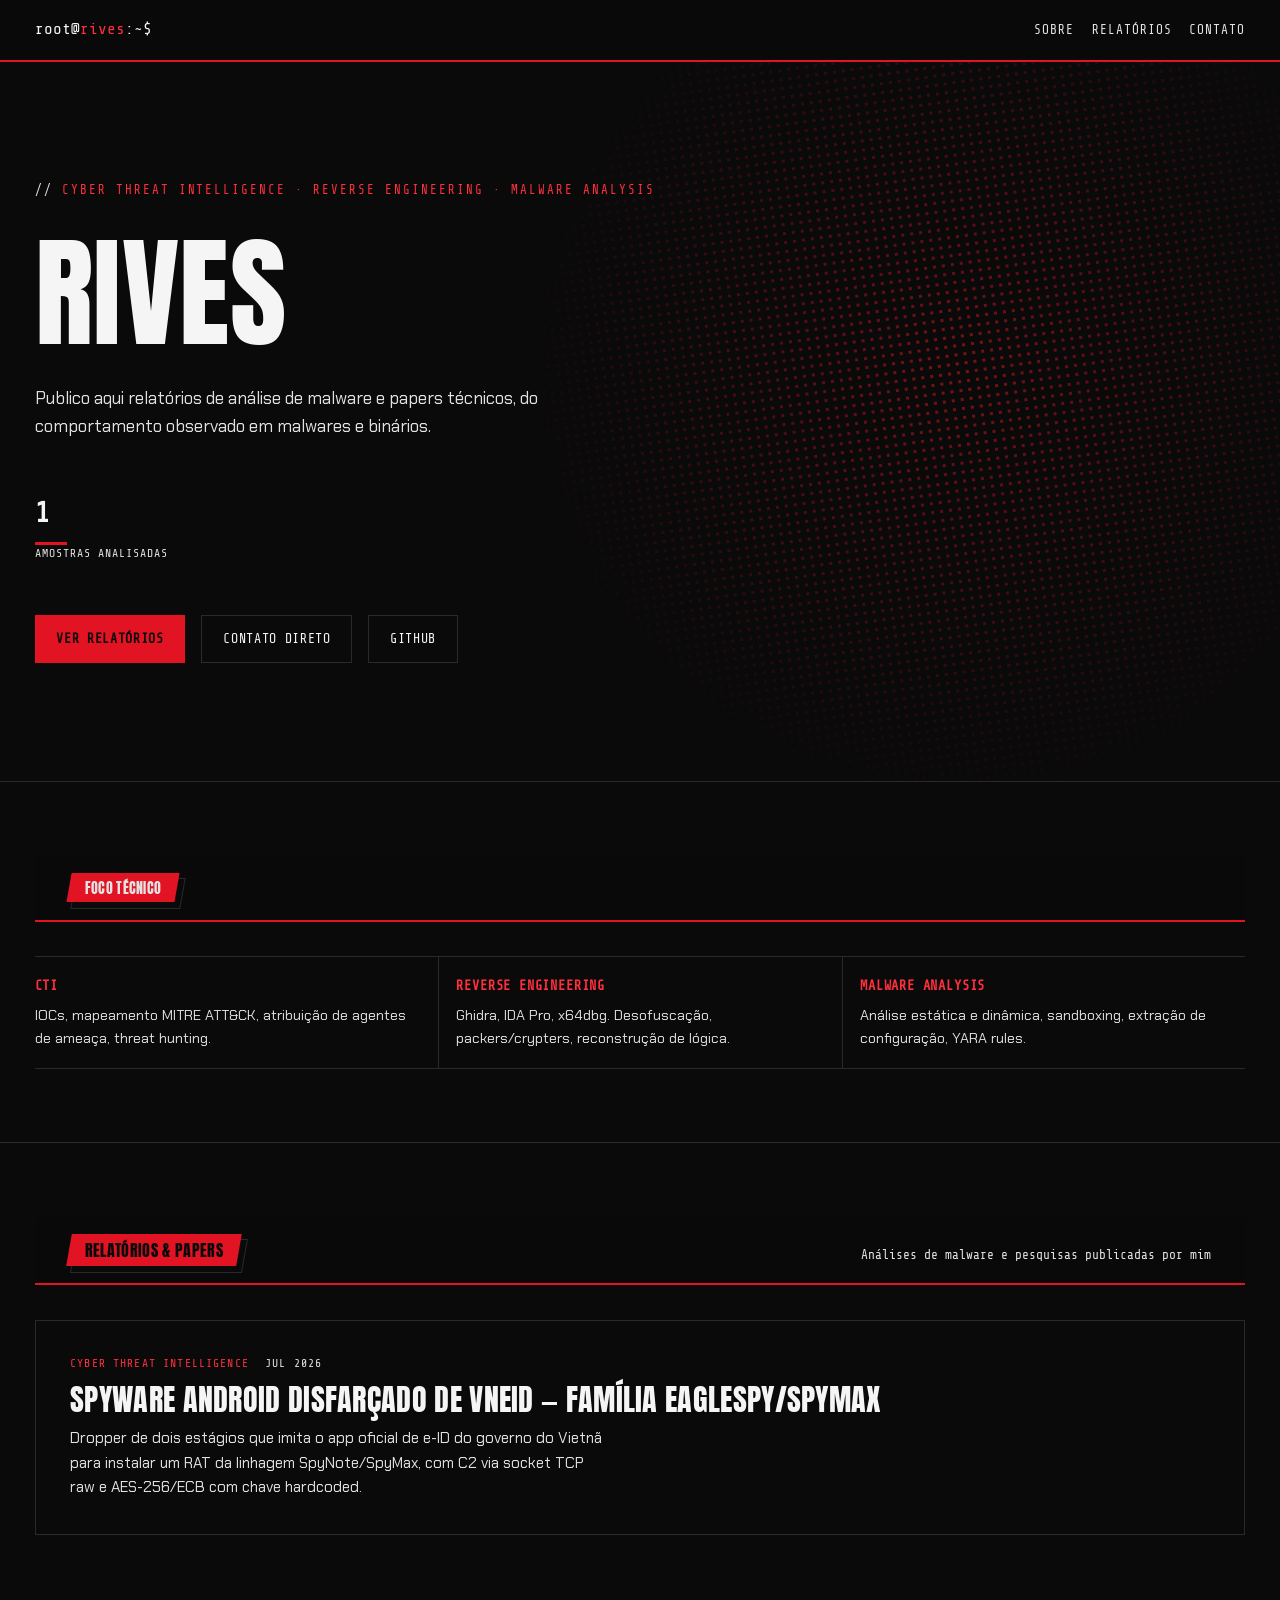
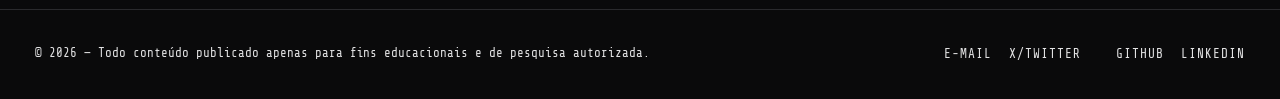
==== index.html @ d1d95dfe "Primeiro relatorio" ====
<!DOCTYPE html>
<html lang="pt-BR">
<head>
<meta charset="UTF-8">
<meta name="viewport" content="width=device-width, initial-scale=1.0">
<title>Augusto — CTI · Reverse Engineering · Malware Analysis · Pwning</title>
<meta name="description" content="Relatórios de análise de malware e papers técnicos: cyber threat intelligence, engenharia reversa e exploração de vulnerabilidades.">
<link rel="preconnect" href="https://fonts.googleapis.com">
<link rel="preconnect" href="https://fonts.gstatic.com" crossorigin>
<link href="https://fonts.googleapis.com/css2?family=Anton&family=Share+Tech+Mono&family=Chakra+Petch:wght@400;500;600;700&display=swap" rel="stylesheet">
<style>

/* ===== TOKENS — preto / cinza / vermelho ===== */
:root{
  --black:      #0a0a0b;
  --panel:      #131315;
  --line:       #2a2a2d;
  --white:      #f5f5f6;
  --white-dim:  #e2e2e3;
  --red:        #e21323;
  --red-bright: #ff2f3c;

  --display: "Anton", "Chakra Petch", sans-serif;
  --mono:    "Share Tech Mono", ui-monospace, monospace;
  --sans:    "Chakra Petch", system-ui, sans-serif;

  --fs-h1: clamp(3.2rem, 2rem + 7vw, 8.5rem);
  --fs-h2: clamp(1.7rem, 1.3rem + 1.8vw, 2.8rem);

  --space-s: clamp(0.75rem, 0.6rem + 0.6vw, 1.25rem);
  --space-m: clamp(1.5rem, 1.2rem + 1.2vw, 2.5rem);
  --space-l: clamp(3rem, 2.2rem + 3vw, 6rem);
}

*{ box-sizing:border-box; margin:0; padding:0; }
html{ color-scheme:dark; scroll-behavior:smooth; }
body{ background:var(--black); color:var(--white); font-family:var(--sans); line-height:1.6; overflow-x:hidden; }
a{ color:inherit; }
:focus-visible{ outline:2px solid var(--red-bright); outline-offset:3px; }
@media (prefers-reduced-motion: reduce){ *{ animation:none !important; transition:none !important; } }

/* faixa diagonal estilo "menu slash" — usada nos títulos de seção */
.slash{
  display:inline-block; background:var(--red); color:var(--black);
  font-family:var(--display); font-weight:400; text-transform:uppercase;
  letter-spacing:.02em; padding:.25rem 1rem .15rem;
  transform:skew(-10deg); box-shadow:6px 6px 0 var(--black), 6px 6px 0 1px var(--line);
}
.slash span{ display:inline-block; transform:skew(10deg); }

/* ===== HEADER / NAV ===== */
header{
  position:sticky; top:0; z-index:20;
  display:flex; flex-wrap:wrap; align-items:center; justify-content:space-between; gap:var(--space-s);
  padding:var(--space-s) var(--space-m);
  background:color-mix(in srgb, var(--black) 92%, transparent);
  backdrop-filter:blur(6px);
  border-bottom:2px solid var(--red);
}
header h1{ font-family:var(--mono); font-size:1rem; font-weight:400; color:var(--white); }
header h1 span{ color:var(--red-bright); }
nav ul{ display:flex; gap:var(--space-s); list-style:none; flex-wrap:wrap; font-family:var(--mono); font-size:.8rem; text-transform:uppercase; letter-spacing:.08em; }
nav a{ text-decoration:none; color:var(--white-dim); }
nav a:hover, nav a:focus-visible{ color:var(--red-bright); }

/* ===== HERO ===== */
#profile{
  position:relative; min-height:min(85vh, 720px);
  display:grid; align-content:center; gap:var(--space-m);
  padding:var(--space-l) var(--space-m);
  border-bottom:1px solid var(--line);
  overflow:hidden;
}
/* burst halftone decorativo, ancorado no canto — assinatura P5 */
#profile::before{
  content:""; position:absolute; top:-20%; right:-10%; width:70vw; height:70vw; max-width:900px; max-height:900px;
  background-image:radial-gradient(var(--red) 1.6px, transparent 1.8px);
  background-size:9px 9px;
  -webkit-mask-image:radial-gradient(circle, black 0%, transparent 70%);
          mask-image:radial-gradient(circle, black 0%, transparent 70%);
  opacity:.55; pointer-events:none; transform:rotate(-8deg);
}
#profile > *{ position:relative; z-index:1; }

.eyebrow{ font-family:var(--mono); font-size:.78rem; letter-spacing:.16em; text-transform:uppercase; color:var(--red-bright); }
.eyebrow::before{ content:"// "; color:var(--white-dim); }

#profile h2{
  font-family:var(--display); font-weight:400; text-transform:uppercase;
  font-size:var(--fs-h1); line-height:.95; letter-spacing:.005em; max-width:15ch; color:var(--white);
}
#profile h2 em{ font-style:normal; color:var(--black); background:var(--red); padding:0 .12em; }
#profile p.lede{ max-width:52ch; color:var(--white-dim); font-size:1.08rem; }

.stat-row{ display:flex; flex-wrap:wrap; gap:var(--space-m); font-family:var(--mono); margin-top:var(--space-s); }
.stat-row strong{ display:block; font-size:1.7rem; color:var(--white); }
.stat-row strong::after{ content:""; display:block; width:2rem; height:3px; background:var(--red); margin-top:.4rem; }
.stat-row span{ font-size:.72rem; color:var(--white-dim); text-transform:uppercase; letter-spacing:.09em; }

.cta-row{ display:flex; flex-wrap:wrap; gap:1rem; margin-top:var(--space-s); }
.cta-row a{
  font-family:var(--mono); font-size:.83rem; text-decoration:none; color:var(--white);
  padding:.75rem 1.3rem; border:1px solid var(--line); text-transform:uppercase; letter-spacing:.05em;
  transition:border-color .15s, color .15s, transform .15s;
}
.cta-row a.primary{ background:var(--red); color:var(--black); font-weight:700; border-color:var(--red); }
.cta-row a.primary:hover{ background:var(--red-bright); transform:skew(-4deg); }
.cta-row a:not(.primary):hover{ border-color:var(--red-bright); color:var(--red-bright); }

/* ===== SECTION SHELL ===== */
section{ padding:var(--space-l) var(--space-m); border-bottom:1px solid var(--line); }
.section-head{ margin-bottom:var(--space-m); }
.section-head h2{ font-size:var(--fs-h2); }
.section-head .count{ display:block; margin-top:.6rem; font-family:var(--mono); color:var(--white-dim); font-size:.8rem; }

/* ===== FOCO TÉCNICO — lista limpa, sem caixas ===== */
#skills ul{ list-style:none; display:flex; flex-wrap:wrap; gap:0; border-top:1px solid var(--line); }
#skills li{
  flex:1 1 220px; padding:var(--space-s) var(--space-s) var(--space-s) 0;
  border-bottom:1px solid var(--line);
}
#skills li + li{ border-left:1px solid var(--line); padding-left:var(--space-s); }
#skills h3{ font-family:var(--mono); font-size:.85rem; color:var(--red-bright); text-transform:uppercase; letter-spacing:.06em; margin-bottom:.5rem; }
#skills p{ color:var(--white-dim); font-size:.9rem; }

/* ===== RELATÓRIOS & PAPERS ===== */
#reports ul{ list-style:none; display:grid; gap:1px; background:var(--line); border:1px solid var(--line); margin-top:var(--space-m); }
#reports li{ background:var(--black); }
#reports article{
  display:grid; gap:.6rem; padding:var(--space-m); text-decoration:none; color:inherit;
  transition:background .15s;
}
#reports a{ text-decoration:none; color:inherit; display:block; }
#reports a:hover article, #reports a:focus-visible article{ background:var(--panel); }
#reports a:hover .report-title, #reports a:focus-visible .report-title{ color:var(--red-bright); }

.report-kicker{
  font-family:var(--mono); font-size:.72rem; text-transform:uppercase; letter-spacing:.1em; color:var(--white-dim);
  display:flex; gap:1rem; flex-wrap:wrap;
}
.report-kicker .type{ color:var(--red-bright); }
.report-title{
  font-family:var(--display); font-weight:400; text-transform:uppercase; letter-spacing:.01em;
  font-size:clamp(1.3rem, 1.1rem + 1vw, 1.9rem); color:var(--white); line-height:1.1;
  transition:color .15s;
}
.report-summary{ color:var(--white-dim); font-size:.95rem; max-width:60ch; }

/* estado vazio */
.empty-state{
  margin-top:var(--space-m); padding:var(--space-m); border:1px dashed var(--line);
  font-family:var(--mono); font-size:.9rem; color:var(--white-dim); text-align:center;
}
.empty-state strong{ color:var(--red-bright); }

/* ===== FOOTER ===== */
footer{
  padding:var(--space-m); display:flex; flex-wrap:wrap; justify-content:space-between; gap:var(--space-s);
  font-family:var(--mono); font-size:.78rem; color:var(--white-dim);
}
footer nav ul{ display:flex; gap:var(--space-s); list-style:none; }
footer a{ text-decoration:none; color:var(--white-dim); }
footer a:hover{ color:var(--red-bright); }

</style>
</head>
<body>

<header>
  <h1>root@<span>rives</span>:~$</h1>
  <nav aria-label="Navegação principal">
    <ul>
      <li><a href="#profile">Sobre</a></li>
      <li><a href="#reports">Relatórios</a></li>
      <li><a href="#contact">Contato</a></li>
    </ul>
  </nav>
</header>

<main>

  <section id="profile" aria-label="Apresentação">
    <p class="eyebrow">Cyber Threat Intelligence · Reverse Engineering · Malware Analysis</p>
    <h2>RIVES</h2>
    <p class="lede">Publico aqui relatórios de análise de malware e papers técnicos, do comportamento observado em malwares e binários.</p>

    <p class="stat-row">
      <span><strong>1</strong><span>Amostras analisadas</span></span>
    </p>

    <p class="cta-row">
      <a class="primary" href="#reports">Ver relatórios</a>
      <a href="mailto:augustocybersec@gmail.com">Contato direto</a>
      <a href="https://github.com/rives" target="_blank" rel="noopener">GitHub</a>
    </p>
  </section>

  <section id="skills" aria-labelledby="skills-h">
    <header class="section-head">
      <p class="slash"><span>Foco técnico</span></p>
    </header>
    <ul>
      <li>
        <h3>CTI</h3>
        <p>IOCs, mapeamento MITRE ATT&CK, atribuição de agentes de ameaça, threat hunting.</p>
      </li>
      <li>
        <h3>Reverse Engineering</h3>
        <p>Ghidra, IDA Pro, x64dbg. Desofuscação, packers/crypters, reconstrução de lógica.</p>
      </li>
      <li>
        <h3>Malware Analysis</h3>
        <p>Análise estática e dinâmica, sandboxing, extração de configuração, YARA rules.</p>
      </li>
    </ul>
  </section>

  <section id="reports" aria-labelledby="reports-h">
    <header class="section-head">
      <p class="slash"><span id="reports-h">Relatórios &amp; Papers</span></p>
      <span class="count">Análises de malware e pesquisas publicadas por mim</span>
    </header>

    <!--
      COMO ADICIONAR UM RELATÓRIO NOVO:
      1. Duplique writeups/template.html e escreva o conteúdo real.
      2. Adicione um <li> aqui dentro de <ul>, seguindo o modelo abaixo:

      <li>
        <a href="writeups/nome-do-arquivo.html">
          <article>
            <p class="report-kicker">
              <span class="type">Malware Analysis</span>
              <time datetime="2026-07">Jul 2026</time>
            </p>
            <p class="report-title">Nome do relatório / família da amostra</p>
            <p class="report-summary">Resumo de uma linha sobre o achado principal.</p>
          </article>
        </a>
      </li>

      Remova o .empty-state abaixo assim que tiver pelo menos um relatório real.
    -->
    <ul>
  <li>
    <a href="writeups/eaglespy-vneid-android-spyware.html">
      <article>
        <p class="report-kicker">
          <span class="type">Cyber Threat Intelligence</span>
          <time datetime="2026-07">Jul 2026</time>
        </p>
        <p class="report-title">Spyware Android disfarçado de VNeID — Família EagleSpy/SpyMax</p>
        <p class="report-summary">Dropper de dois estágios que imita o app oficial de e-ID do governo do Vietnã para instalar um RAT da linhagem SpyNote/SpyMax, com C2 via socket TCP raw e AES-256/ECB com chave hardcoded.</p>
      </article>
    </a>
  </li>
</ul>

</main>

<footer id="contact">
  <p>© 2026 — Todo conteúdo publicado apenas para fins educacionais e de pesquisa autorizada.</p>
  <nav aria-label="Redes">
    <ul>
      <li><a href="mailto:augustocybersec@gmail.com">e-mail</a></li>
      <li><a href="https://x.com/Riveszxx" target="_blank" rel="noopener">X/Twitter</a<></li>
      <li><a href="https://github.com/rives" target="_blank" rel="noopener">github</a></li>
      <li><a href="https://www.linkedin.com/in/augustobarr0s/" target="_blank" rel="noopener">linkedin</a></li>
    </ul>
  </nav>
</footer>

</body>
</html>
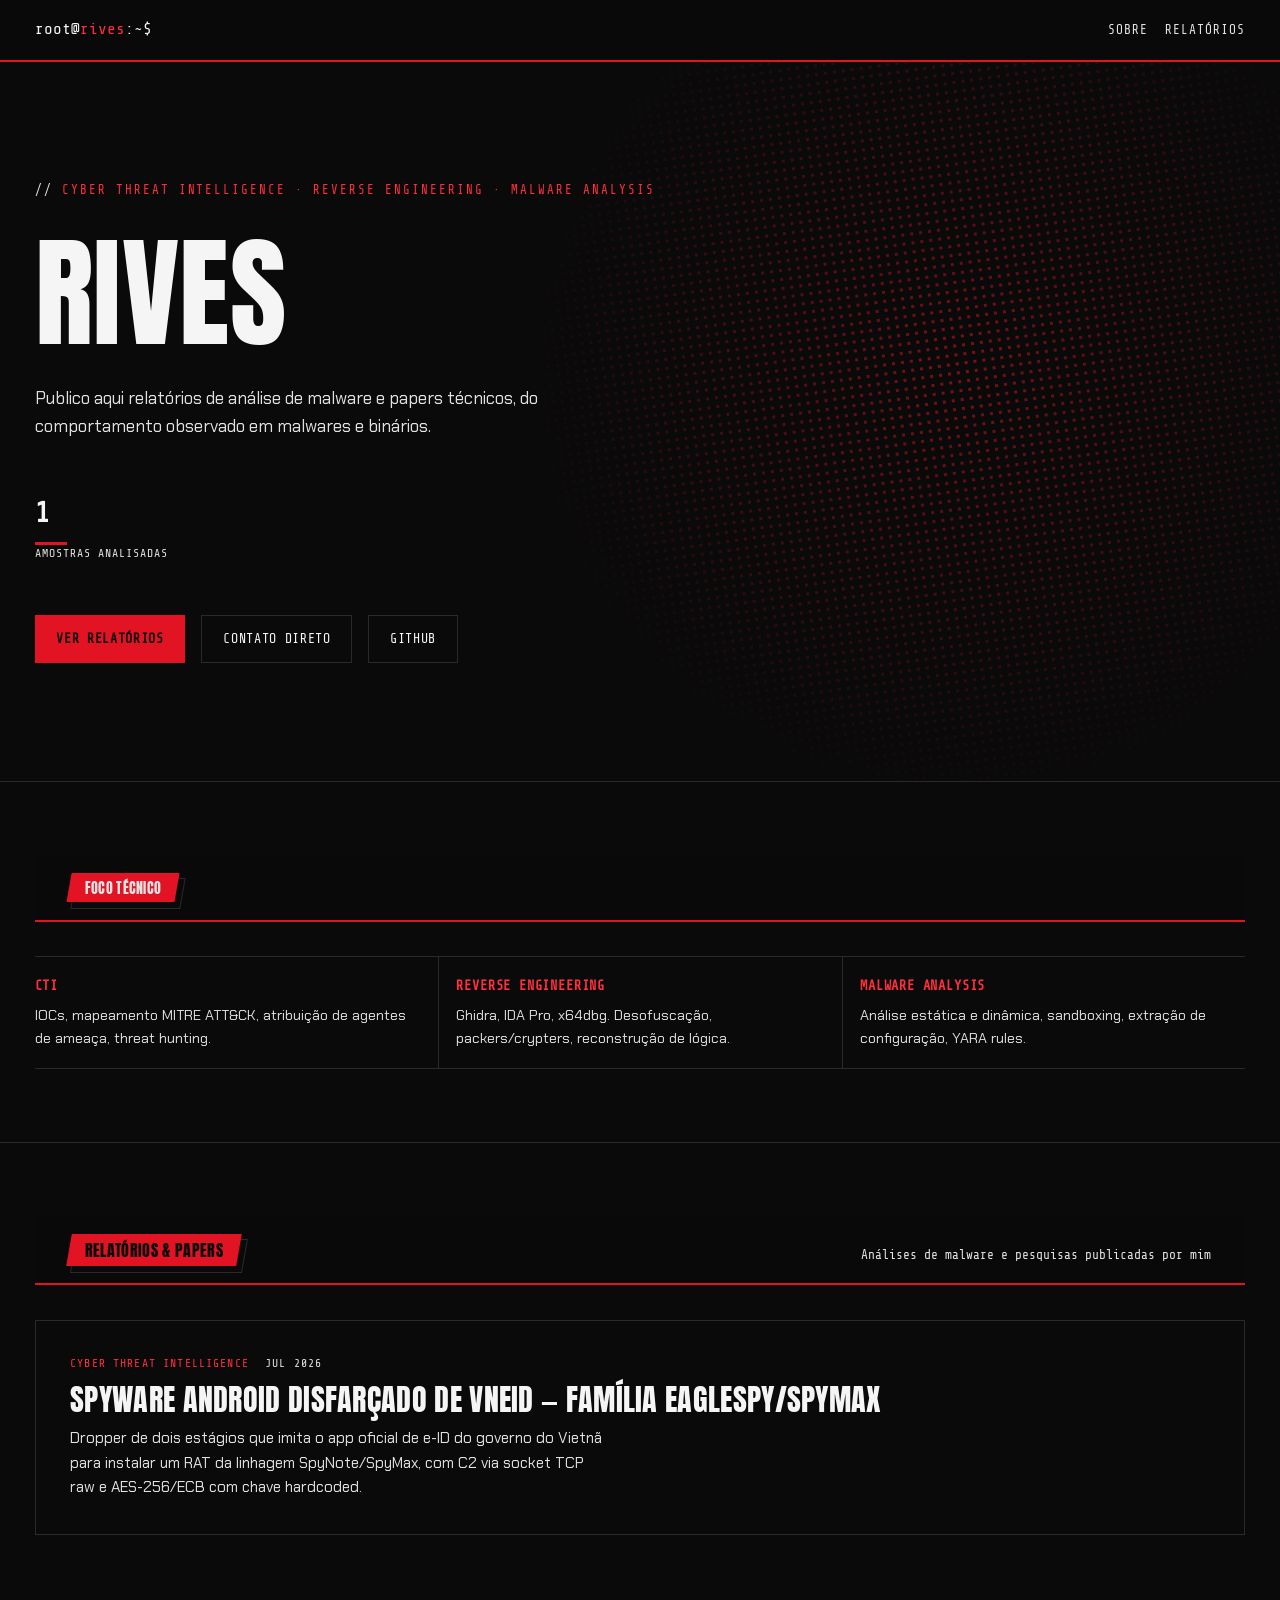
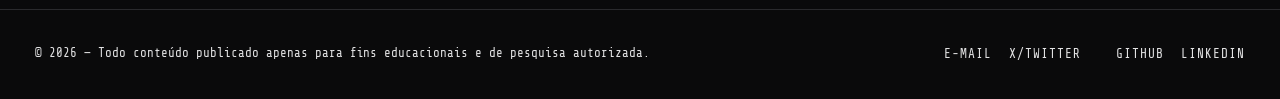
==== commit d698058b: "Arrumando os contatos" ====
--- a/index.html
+++ b/index.html
@@ -172,7 +172,6 @@
     <ul>
       <li><a href="#profile">Sobre</a></li>
       <li><a href="#reports">Relatórios</a></li>
-      <li><a href="#contact">Contato</a></li>
     </ul>
   </nav>
 </header>
@@ -191,7 +190,7 @@
     <p class="cta-row">
       <a class="primary" href="#reports">Ver relatórios</a>
       <a href="mailto:augustocybersec@gmail.com">Contato direto</a>
-      <a href="https://github.com/rives" target="_blank" rel="noopener">GitHub</a>
+      <a href="https://github.com/Rivesz" target="_blank" rel="noopener">GitHub</a>
     </p>
   </section>
 
@@ -264,7 +263,7 @@
     <ul>
       <li><a href="mailto:augustocybersec@gmail.com">e-mail</a></li>
       <li><a href="https://x.com/Riveszxx" target="_blank" rel="noopener">X/Twitter</a<></li>
-      <li><a href="https://github.com/rives" target="_blank" rel="noopener">github</a></li>
+      <li><a href="https://github.com/Rivesz" target="_blank" rel="noopener">github</a></li>
       <li><a href="https://www.linkedin.com/in/augustobarr0s/" target="_blank" rel="noopener">linkedin</a></li>
     </ul>
   </nav>
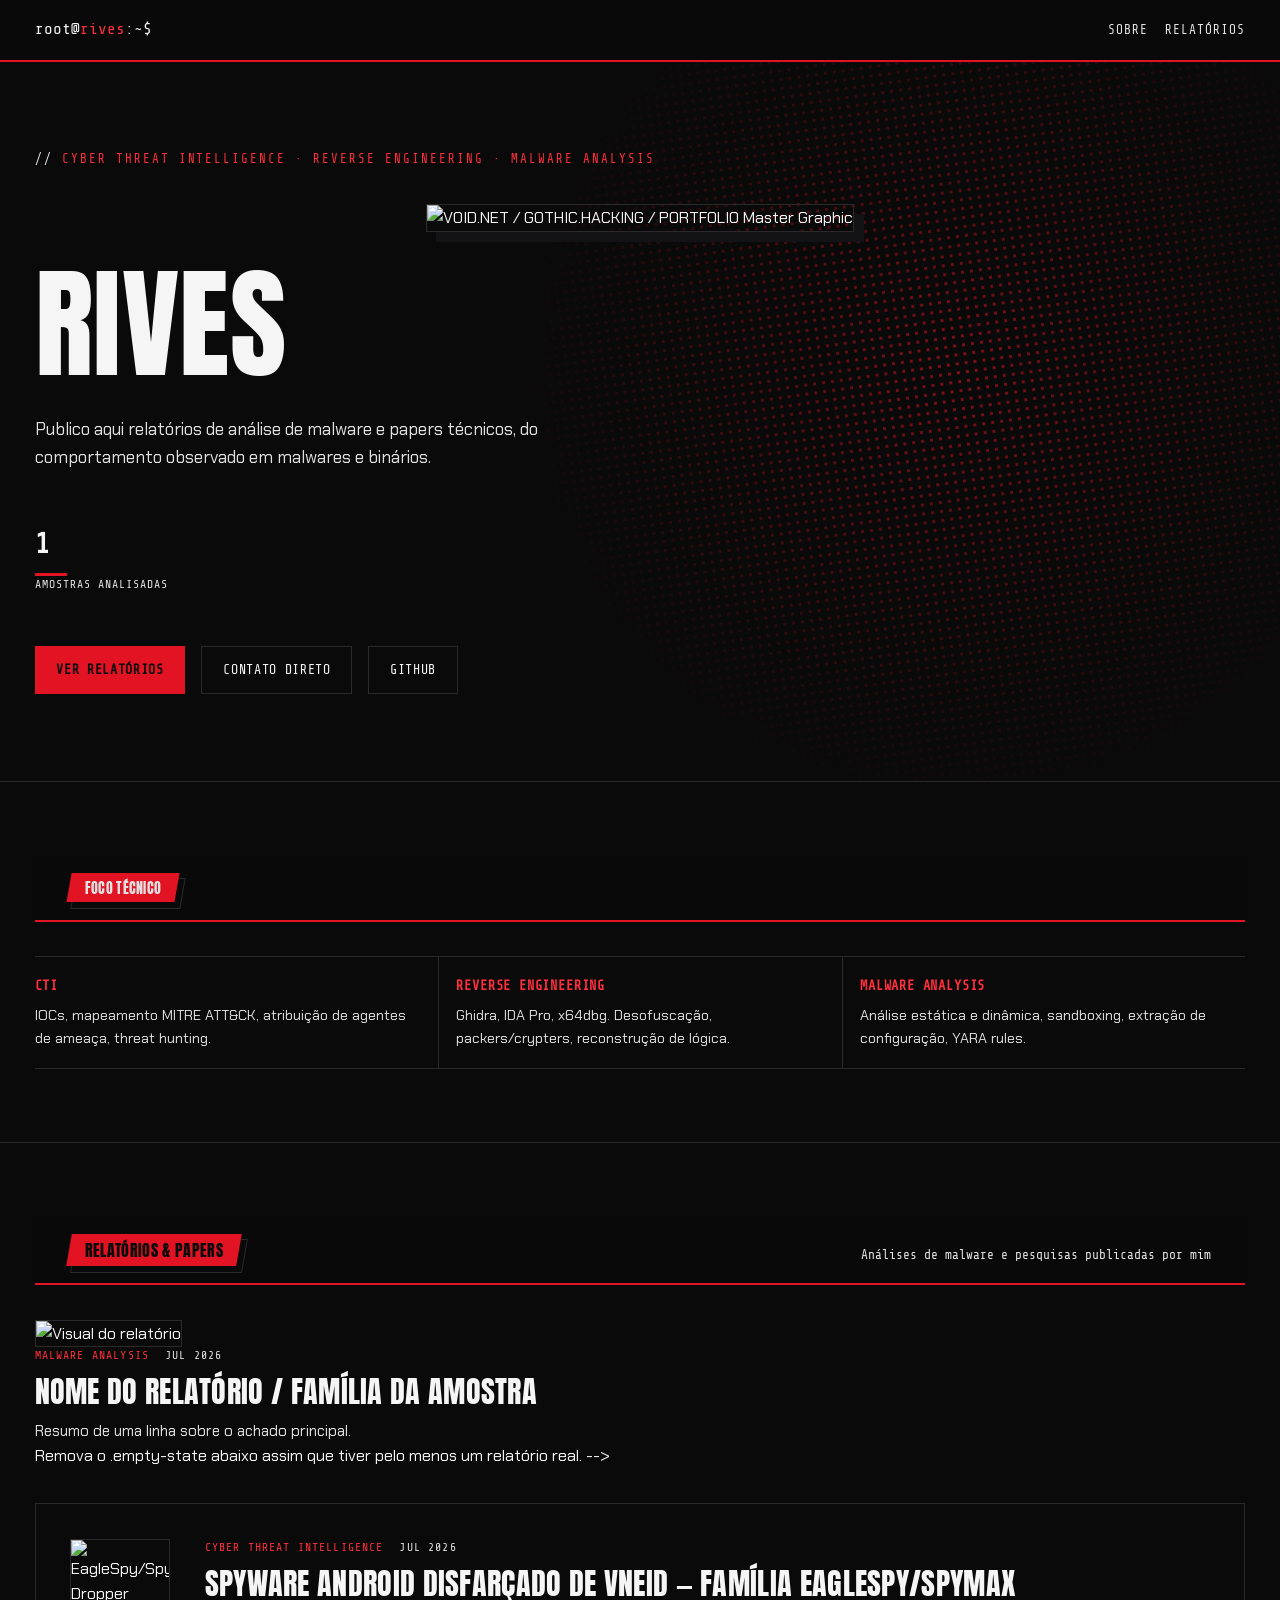
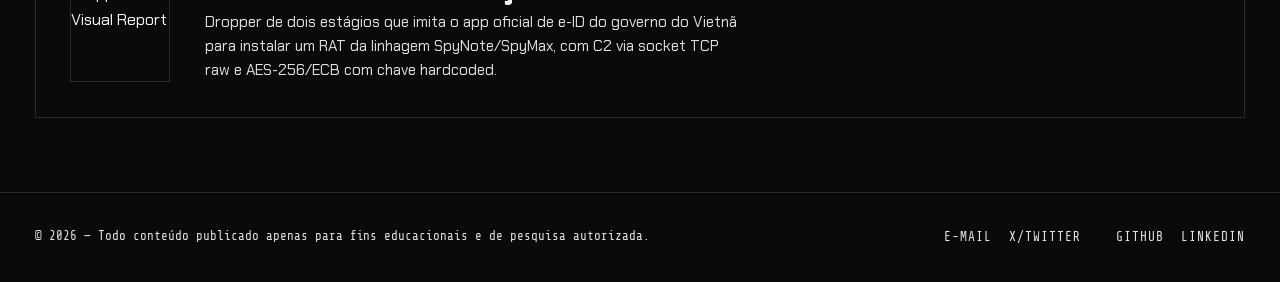
==== commit 06d95b77: "Arrumando o visual" ====
--- a/index.html
+++ b/index.html
@@ -54,7 +54,7 @@
   display:flex; flex-wrap:wrap; align-items:center; justify-content:space-between; gap:var(--space-s);
   padding:var(--space-s) var(--space-m);
   background:color-mix(in srgb, var(--black) 92%, transparent);
-  backdrop-filter:blur(6px);
+  backdrop-filter:blur(66px);
   border-bottom:2px solid var(--red);
 }
 header h1{ font-family:var(--mono); font-size:1rem; font-weight:400; color:var(--white); }
@@ -66,11 +66,12 @@
 /* ===== HERO ===== */
 #profile{
   position:relative; min-height:min(85vh, 720px);
-  display:grid; align-content:center; gap:var(--space-m);
+  display:grid; grid-template-columns: 1fr; align-content:center; gap:var(--space-m);
   padding:var(--space-l) var(--space-m);
   border-bottom:1px solid var(--line);
   overflow:hidden;
 }
+
 /* burst halftone decorativo, ancorado no canto — assinatura P5 */
 #profile::before{
   content:""; position:absolute; top:-20%; right:-10%; width:70vw; height:70vw; max-width:900px; max-height:900px;
@@ -80,6 +81,17 @@
           mask-image:radial-gradient(circle, black 0%, transparent 70%);
   opacity:.55; pointer-events:none; transform:rotate(-8deg);
 }
+
+/* Estilo para a imagem de identidade visual do portfólio (master graphic) */
+.portfolio-identity-image {
+  max-width: 100%;
+  height: auto;
+  margin: 0 auto;
+  display: block;
+  border: 1px solid var(--line);
+  box-shadow: 10px 10px 0 var(--panel);
+}
+
 #profile > *{ position:relative; z-index:1; }
 
 .eyebrow{ font-family:var(--mono); font-size:.78rem; letter-spacing:.16em; text-transform:uppercase; color:var(--red-bright); }
@@ -126,13 +138,25 @@
 /* ===== RELATÓRIOS & PAPERS ===== */
 #reports ul{ list-style:none; display:grid; gap:1px; background:var(--line); border:1px solid var(--line); margin-top:var(--space-m); }
 #reports li{ background:var(--black); }
+
+/* Grid para exibir a imagem do relatório e o texto lado a lado */
 #reports article{
-  display:grid; gap:.6rem; padding:var(--space-m); text-decoration:none; color:inherit;
+  display:grid; grid-template-columns: 100px 1fr; gap:var(--space-m); padding:var(--space-m); text-decoration:none; color:inherit;
   transition:background .15s;
 }
 #reports a{ text-decoration:none; color:inherit; display:block; }
 #reports a:hover article, #reports a:focus-visible article{ background:var(--panel); }
 #reports a:hover .report-title, #reports a:focus-visible .report-title{ color:var(--red-bright); }
+
+/* Estilo para a imagem embutida na listagem do relatório */
+.report-visual {
+  width: 100%;
+  height: auto;
+  border: 1px solid var(--line);
+}
+
+/* Ajuste para o texto do relatório não transbordar */
+.report-text-listing { display: grid; gap:.6rem; min-width: 0; }
 
 .report-kicker{
   font-family:var(--mono); font-size:.72rem; text-transform:uppercase; letter-spacing:.1em; color:var(--white-dim);
@@ -180,6 +204,10 @@
 
   <section id="profile" aria-label="Apresentação">
     <p class="eyebrow">Cyber Threat Intelligence · Reverse Engineering · Malware Analysis</p>
+    
+    <!-- IMAGEM DE IDENTIDADE DO PORTFÓLIO: Mostrando a arte mestre gerada para definir a identidade VOID.NET/GOTHIC.HACKING -->
+    <img src="https://image.noelshack.com/fichiers/2026/30/1/1721671568-image-4.png" alt="VOID.NET / GOTHIC.HACKING / PORTFOLIO Master Graphic" class="portfolio-identity-image">
+    
     <h2>RIVES</h2>
     <p class="lede">Publico aqui relatórios de análise de malware e papers técnicos, do comportamento observado em malwares e binários.</p>
 
@@ -228,12 +256,16 @@
       <li>
         <a href="writeups/nome-do-arquivo.html">
           <article>
-            <p class="report-kicker">
-              <span class="type">Malware Analysis</span>
-              <time datetime="2026-07">Jul 2026</time>
-            </p>
-            <p class="report-title">Nome do relatório / família da amostra</p>
-            <p class="report-summary">Resumo de uma linha sobre o achado principal.</p>
+            <!-- Adicione uma imagem embutida para cada relatório -->
+            <img src="caminho/para/imagem/personalizada/do/relatorio.png" alt="Visual do relatório" class="report-visual">
+            <div class="report-text-listing">
+              <p class="report-kicker">
+                <span class="type">Malware Analysis</span>
+                <time datetime="2026-07">Jul 2026</time>
+              </p>
+              <p class="report-title">Nome do relatório / família da amostra</p>
+              <p class="report-summary">Resumo de uma linha sobre o achado principal.</p>
+            </div>
           </article>
         </a>
       </li>
@@ -244,12 +276,18 @@
   <li>
     <a href="writeups/eaglespy-vneid-android-spyware.html">
       <article>
-        <p class="report-kicker">
-          <span class="type">Cyber Threat Intelligence</span>
-          <time datetime="2026-07">Jul 2026</time>
-        </p>
-        <p class="report-title">Spyware Android disfarçado de VNeID — Família EagleSpy/SpyMax</p>
-        <p class="report-summary">Dropper de dois estágios que imita o app oficial de e-ID do governo do Vietnã para instalar um RAT da linhagem SpyNote/SpyMax, com C2 via socket TCP raw e AES-256/ECB com chave hardcoded.</p>
+        
+        <!-- IMAGEM DO RELATÓRIO: Mostrando a arte personalizada gerada especificamente para este relatório (EagleSpy/VNeID). -->
+        <img src="https://image.noelshack.com/fichiers/2026/30/1/1721671568-image-8.png" alt="EagleSpy/SpyMax Dropper Visual Report" class="report-visual">
+        
+        <div class="report-text-listing">
+          <p class="report-kicker">
+            <span class="type">Cyber Threat Intelligence</span>
+            <time datetime="2026-07">Jul 2026</time>
+          </p>
+          <p class="report-title">Spyware Android disfarçado de VNeID — Família EagleSpy/SpyMax</p>
+          <p class="report-summary">Dropper de dois estágios que imita o app oficial de e-ID do governo do Vietnã para instalar um RAT da linhagem SpyNote/SpyMax, com C2 via socket TCP raw e AES-256/ECB com chave hardcoded.</p>
+        </div>
       </article>
     </a>
   </li>
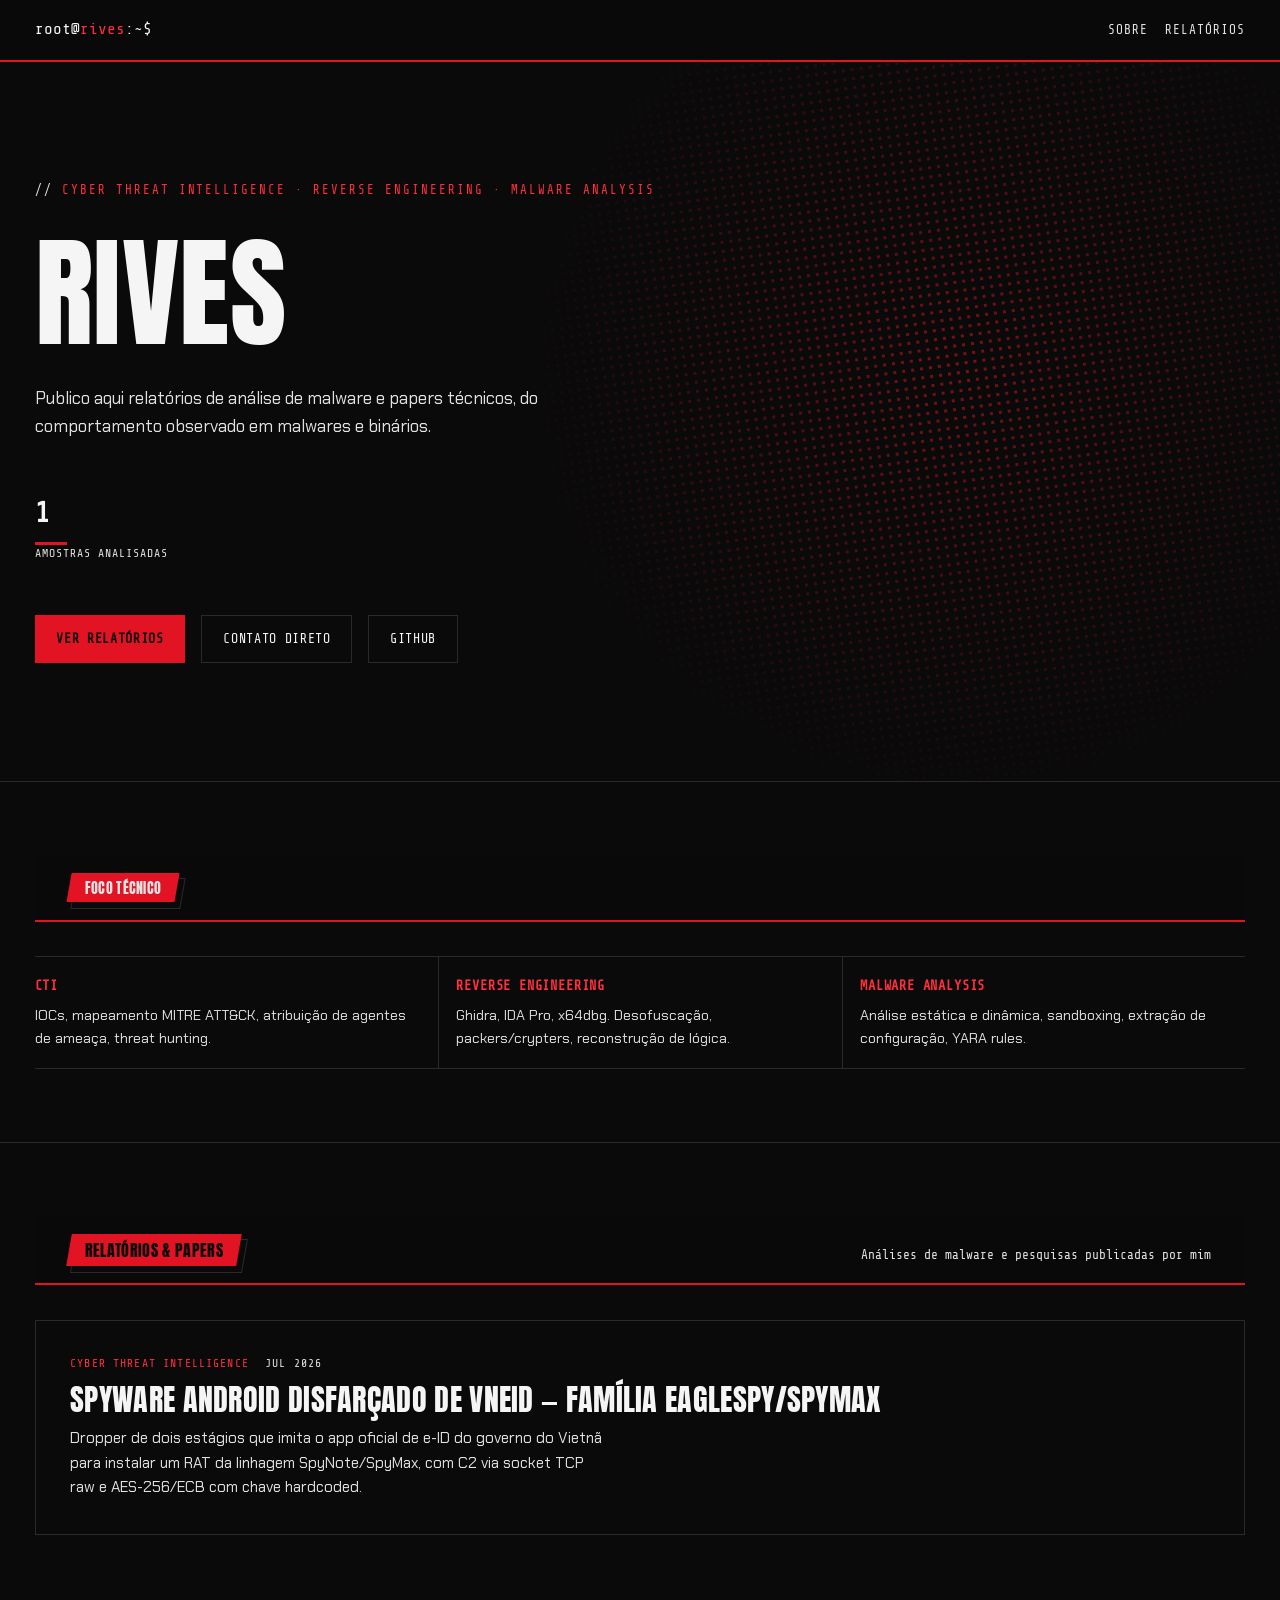
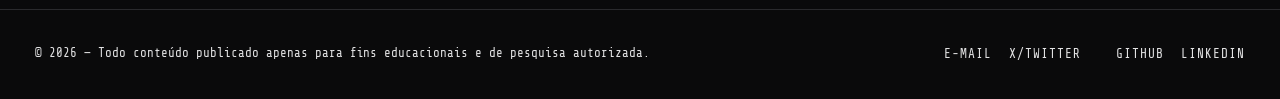
==== commit 614aced1: "Arrumando o visual" ====
--- a/index.html
+++ b/index.html
@@ -1,311 +1,513 @@
 <!DOCTYPE html>
+
 <html lang="pt-BR">
+
 <head>
+
 <meta charset="UTF-8">
+
 <meta name="viewport" content="width=device-width, initial-scale=1.0">
+
 <title>Augusto — CTI · Reverse Engineering · Malware Analysis · Pwning</title>
+
 <meta name="description" content="Relatórios de análise de malware e papers técnicos: cyber threat intelligence, engenharia reversa e exploração de vulnerabilidades.">
+
 <link rel="preconnect" href="https://fonts.googleapis.com">
+
 <link rel="preconnect" href="https://fonts.gstatic.com" crossorigin>
+
 <link href="https://fonts.googleapis.com/css2?family=Anton&family=Share+Tech+Mono&family=Chakra+Petch:wght@400;500;600;700&display=swap" rel="stylesheet">
+
 <style>
 
+
 /* ===== TOKENS — preto / cinza / vermelho ===== */
+
 :root{
+
   --black:      #0a0a0b;
+
   --panel:      #131315;
+
   --line:       #2a2a2d;
+
   --white:      #f5f5f6;
+
   --white-dim:  #e2e2e3;
+
   --red:        #e21323;
+
   --red-bright: #ff2f3c;
 
+
   --display: "Anton", "Chakra Petch", sans-serif;
+
   --mono:    "Share Tech Mono", ui-monospace, monospace;
+
   --sans:    "Chakra Petch", system-ui, sans-serif;
 
+
   --fs-h1: clamp(3.2rem, 2rem + 7vw, 8.5rem);
+
   --fs-h2: clamp(1.7rem, 1.3rem + 1.8vw, 2.8rem);
 
+
   --space-s: clamp(0.75rem, 0.6rem + 0.6vw, 1.25rem);
+
   --space-m: clamp(1.5rem, 1.2rem + 1.2vw, 2.5rem);
+
   --space-l: clamp(3rem, 2.2rem + 3vw, 6rem);
-}
+
+}
+
 
 *{ box-sizing:border-box; margin:0; padding:0; }
+
 html{ color-scheme:dark; scroll-behavior:smooth; }
+
 body{ background:var(--black); color:var(--white); font-family:var(--sans); line-height:1.6; overflow-x:hidden; }
+
 a{ color:inherit; }
+
 :focus-visible{ outline:2px solid var(--red-bright); outline-offset:3px; }
+
 @media (prefers-reduced-motion: reduce){ *{ animation:none !important; transition:none !important; } }
 
+
 /* faixa diagonal estilo "menu slash" — usada nos títulos de seção */
+
 .slash{
+
   display:inline-block; background:var(--red); color:var(--black);
+
   font-family:var(--display); font-weight:400; text-transform:uppercase;
+
   letter-spacing:.02em; padding:.25rem 1rem .15rem;
+
   transform:skew(-10deg); box-shadow:6px 6px 0 var(--black), 6px 6px 0 1px var(--line);
-}
+
+}
+
 .slash span{ display:inline-block; transform:skew(10deg); }
 
+
 /* ===== HEADER / NAV ===== */
+
 header{
+
   position:sticky; top:0; z-index:20;
+
   display:flex; flex-wrap:wrap; align-items:center; justify-content:space-between; gap:var(--space-s);
+
   padding:var(--space-s) var(--space-m);
+
   background:color-mix(in srgb, var(--black) 92%, transparent);
-  backdrop-filter:blur(66px);
+
+  backdrop-filter:blur(6px);
+
   border-bottom:2px solid var(--red);
-}
+
+}
+
 header h1{ font-family:var(--mono); font-size:1rem; font-weight:400; color:var(--white); }
+
 header h1 span{ color:var(--red-bright); }
+
 nav ul{ display:flex; gap:var(--space-s); list-style:none; flex-wrap:wrap; font-family:var(--mono); font-size:.8rem; text-transform:uppercase; letter-spacing:.08em; }
+
 nav a{ text-decoration:none; color:var(--white-dim); }
+
 nav a:hover, nav a:focus-visible{ color:var(--red-bright); }
 
+
 /* ===== HERO ===== */
+
 #profile{
+
   position:relative; min-height:min(85vh, 720px);
-  display:grid; grid-template-columns: 1fr; align-content:center; gap:var(--space-m);
+
+  display:grid; align-content:center; gap:var(--space-m);
+
   padding:var(--space-l) var(--space-m);
+
   border-bottom:1px solid var(--line);
+
   overflow:hidden;
+
 }
 
 /* burst halftone decorativo, ancorado no canto — assinatura P5 */
+
 #profile::before{
+
   content:""; position:absolute; top:-20%; right:-10%; width:70vw; height:70vw; max-width:900px; max-height:900px;
+
   background-image:radial-gradient(var(--red) 1.6px, transparent 1.8px);
+
   background-size:9px 9px;
+
   -webkit-mask-image:radial-gradient(circle, black 0%, transparent 70%);
+
           mask-image:radial-gradient(circle, black 0%, transparent 70%);
+
   opacity:.55; pointer-events:none; transform:rotate(-8deg);
-}
-
-/* Estilo para a imagem de identidade visual do portfólio (master graphic) */
-.portfolio-identity-image {
-  max-width: 100%;
-  height: auto;
-  margin: 0 auto;
-  display: block;
-  border: 1px solid var(--line);
-  box-shadow: 10px 10px 0 var(--panel);
+
 }
 
 #profile > *{ position:relative; z-index:1; }
 
+
 .eyebrow{ font-family:var(--mono); font-size:.78rem; letter-spacing:.16em; text-transform:uppercase; color:var(--red-bright); }
+
 .eyebrow::before{ content:"// "; color:var(--white-dim); }
 
+
 #profile h2{
+
   font-family:var(--display); font-weight:400; text-transform:uppercase;
+
   font-size:var(--fs-h1); line-height:.95; letter-spacing:.005em; max-width:15ch; color:var(--white);
-}
+
+}
+
 #profile h2 em{ font-style:normal; color:var(--black); background:var(--red); padding:0 .12em; }
+
 #profile p.lede{ max-width:52ch; color:var(--white-dim); font-size:1.08rem; }
 
+
 .stat-row{ display:flex; flex-wrap:wrap; gap:var(--space-m); font-family:var(--mono); margin-top:var(--space-s); }
+
 .stat-row strong{ display:block; font-size:1.7rem; color:var(--white); }
+
 .stat-row strong::after{ content:""; display:block; width:2rem; height:3px; background:var(--red); margin-top:.4rem; }
+
 .stat-row span{ font-size:.72rem; color:var(--white-dim); text-transform:uppercase; letter-spacing:.09em; }
 
+
 .cta-row{ display:flex; flex-wrap:wrap; gap:1rem; margin-top:var(--space-s); }
+
 .cta-row a{
+
   font-family:var(--mono); font-size:.83rem; text-decoration:none; color:var(--white);
+
   padding:.75rem 1.3rem; border:1px solid var(--line); text-transform:uppercase; letter-spacing:.05em;
+
   transition:border-color .15s, color .15s, transform .15s;
-}
+
+}
+
 .cta-row a.primary{ background:var(--red); color:var(--black); font-weight:700; border-color:var(--red); }
+
 .cta-row a.primary:hover{ background:var(--red-bright); transform:skew(-4deg); }
+
 .cta-row a:not(.primary):hover{ border-color:var(--red-bright); color:var(--red-bright); }
 
+
 /* ===== SECTION SHELL ===== */
+
 section{ padding:var(--space-l) var(--space-m); border-bottom:1px solid var(--line); }
+
 .section-head{ margin-bottom:var(--space-m); }
+
 .section-head h2{ font-size:var(--fs-h2); }
+
 .section-head .count{ display:block; margin-top:.6rem; font-family:var(--mono); color:var(--white-dim); font-size:.8rem; }
 
+
 /* ===== FOCO TÉCNICO — lista limpa, sem caixas ===== */
+
 #skills ul{ list-style:none; display:flex; flex-wrap:wrap; gap:0; border-top:1px solid var(--line); }
+
 #skills li{
+
   flex:1 1 220px; padding:var(--space-s) var(--space-s) var(--space-s) 0;
+
   border-bottom:1px solid var(--line);
-}
+
+}
+
 #skills li + li{ border-left:1px solid var(--line); padding-left:var(--space-s); }
+
 #skills h3{ font-family:var(--mono); font-size:.85rem; color:var(--red-bright); text-transform:uppercase; letter-spacing:.06em; margin-bottom:.5rem; }
+
 #skills p{ color:var(--white-dim); font-size:.9rem; }
 
+
 /* ===== RELATÓRIOS & PAPERS ===== */
+
 #reports ul{ list-style:none; display:grid; gap:1px; background:var(--line); border:1px solid var(--line); margin-top:var(--space-m); }
+
 #reports li{ background:var(--black); }
 
-/* Grid para exibir a imagem do relatório e o texto lado a lado */
 #reports article{
-  display:grid; grid-template-columns: 100px 1fr; gap:var(--space-m); padding:var(--space-m); text-decoration:none; color:inherit;
+
+  display:grid; gap:.6rem; padding:var(--space-m); text-decoration:none; color:inherit;
+
   transition:background .15s;
-}
+
+}
+
 #reports a{ text-decoration:none; color:inherit; display:block; }
+
 #reports a:hover article, #reports a:focus-visible article{ background:var(--panel); }
+
 #reports a:hover .report-title, #reports a:focus-visible .report-title{ color:var(--red-bright); }
 
-/* Estilo para a imagem embutida na listagem do relatório */
-.report-visual {
-  width: 100%;
-  height: auto;
-  border: 1px solid var(--line);
-}
-
-/* Ajuste para o texto do relatório não transbordar */
-.report-text-listing { display: grid; gap:.6rem; min-width: 0; }
 
 .report-kicker{
+
   font-family:var(--mono); font-size:.72rem; text-transform:uppercase; letter-spacing:.1em; color:var(--white-dim);
+
   display:flex; gap:1rem; flex-wrap:wrap;
-}
+
+}
+
 .report-kicker .type{ color:var(--red-bright); }
+
 .report-title{
+
   font-family:var(--display); font-weight:400; text-transform:uppercase; letter-spacing:.01em;
+
   font-size:clamp(1.3rem, 1.1rem + 1vw, 1.9rem); color:var(--white); line-height:1.1;
+
   transition:color .15s;
-}
+
+}
+
 .report-summary{ color:var(--white-dim); font-size:.95rem; max-width:60ch; }
 
+
 /* estado vazio */
+
 .empty-state{
+
   margin-top:var(--space-m); padding:var(--space-m); border:1px dashed var(--line);
+
   font-family:var(--mono); font-size:.9rem; color:var(--white-dim); text-align:center;
-}
+
+}
+
 .empty-state strong{ color:var(--red-bright); }
 
+
 /* ===== FOOTER ===== */
+
 footer{
+
   padding:var(--space-m); display:flex; flex-wrap:wrap; justify-content:space-between; gap:var(--space-s);
+
   font-family:var(--mono); font-size:.78rem; color:var(--white-dim);
-}
+
+}
+
 footer nav ul{ display:flex; gap:var(--space-s); list-style:none; }
+
 footer a{ text-decoration:none; color:var(--white-dim); }
+
 footer a:hover{ color:var(--red-bright); }
 
+
 </style>
+
 </head>
+
 <body>
 
+
 <header>
+
   <h1>root@<span>rives</span>:~$</h1>
+
   <nav aria-label="Navegação principal">
+
     <ul>
+
       <li><a href="#profile">Sobre</a></li>
+
       <li><a href="#reports">Relatórios</a></li>
+
     </ul>
+
   </nav>
+
 </header>
 
+
 <main>
 
+
   <section id="profile" aria-label="Apresentação">
+
     <p class="eyebrow">Cyber Threat Intelligence · Reverse Engineering · Malware Analysis</p>
-    
-    <!-- IMAGEM DE IDENTIDADE DO PORTFÓLIO: Mostrando a arte mestre gerada para definir a identidade VOID.NET/GOTHIC.HACKING -->
-    <img src="https://image.noelshack.com/fichiers/2026/30/1/1721671568-image-4.png" alt="VOID.NET / GOTHIC.HACKING / PORTFOLIO Master Graphic" class="portfolio-identity-image">
-    
+
     <h2>RIVES</h2>
+
     <p class="lede">Publico aqui relatórios de análise de malware e papers técnicos, do comportamento observado em malwares e binários.</p>
 
+
     <p class="stat-row">
+
       <span><strong>1</strong><span>Amostras analisadas</span></span>
+
     </p>
 
+
     <p class="cta-row">
+
       <a class="primary" href="#reports">Ver relatórios</a>
+
       <a href="mailto:augustocybersec@gmail.com">Contato direto</a>
+
       <a href="https://github.com/Rivesz" target="_blank" rel="noopener">GitHub</a>
+
     </p>
+
   </section>
 
+
   <section id="skills" aria-labelledby="skills-h">
+
     <header class="section-head">
+
       <p class="slash"><span>Foco técnico</span></p>
+
     </header>
+
     <ul>
+
       <li>
+
         <h3>CTI</h3>
+
         <p>IOCs, mapeamento MITRE ATT&CK, atribuição de agentes de ameaça, threat hunting.</p>
+
       </li>
+
       <li>
+
         <h3>Reverse Engineering</h3>
+
         <p>Ghidra, IDA Pro, x64dbg. Desofuscação, packers/crypters, reconstrução de lógica.</p>
+
       </li>
+
       <li>
+
         <h3>Malware Analysis</h3>
+
         <p>Análise estática e dinâmica, sandboxing, extração de configuração, YARA rules.</p>
+
       </li>
+
     </ul>
+
   </section>
 
+
   <section id="reports" aria-labelledby="reports-h">
+
     <header class="section-head">
+
       <p class="slash"><span id="reports-h">Relatórios &amp; Papers</span></p>
+
       <span class="count">Análises de malware e pesquisas publicadas por mim</span>
+
     </header>
 
+
     <!--
+
       COMO ADICIONAR UM RELATÓRIO NOVO:
+
       1. Duplique writeups/template.html e escreva o conteúdo real.
+
       2. Adicione um <li> aqui dentro de <ul>, seguindo o modelo abaixo:
 
+
       <li>
+
         <a href="writeups/nome-do-arquivo.html">
+
           <article>
-            <!-- Adicione uma imagem embutida para cada relatório -->
-            <img src="caminho/para/imagem/personalizada/do/relatorio.png" alt="Visual do relatório" class="report-visual">
-            <div class="report-text-listing">
-              <p class="report-kicker">
-                <span class="type">Malware Analysis</span>
-                <time datetime="2026-07">Jul 2026</time>
-              </p>
-              <p class="report-title">Nome do relatório / família da amostra</p>
-              <p class="report-summary">Resumo de uma linha sobre o achado principal.</p>
-            </div>
+
+            <p class="report-kicker">
+
+              <span class="type">Malware Analysis</span>
+
+              <time datetime="2026-07">Jul 2026</time>
+
+            </p>
+
+            <p class="report-title">Nome do relatório / família da amostra</p>
+
+            <p class="report-summary">Resumo de uma linha sobre o achado principal.</p>
+
           </article>
+
         </a>
+
       </li>
 
+
       Remova o .empty-state abaixo assim que tiver pelo menos um relatório real.
+
     -->
+
     <ul>
+
   <li>
+
     <a href="writeups/eaglespy-vneid-android-spyware.html">
+
       <article>
-        
-        <!-- IMAGEM DO RELATÓRIO: Mostrando a arte personalizada gerada especificamente para este relatório (EagleSpy/VNeID). -->
-        <img src="https://image.noelshack.com/fichiers/2026/30/1/1721671568-image-8.png" alt="EagleSpy/SpyMax Dropper Visual Report" class="report-visual">
-        
-        <div class="report-text-listing">
-          <p class="report-kicker">
-            <span class="type">Cyber Threat Intelligence</span>
-            <time datetime="2026-07">Jul 2026</time>
-          </p>
-          <p class="report-title">Spyware Android disfarçado de VNeID — Família EagleSpy/SpyMax</p>
-          <p class="report-summary">Dropper de dois estágios que imita o app oficial de e-ID do governo do Vietnã para instalar um RAT da linhagem SpyNote/SpyMax, com C2 via socket TCP raw e AES-256/ECB com chave hardcoded.</p>
-        </div>
+
+        <p class="report-kicker">
+
+          <span class="type">Cyber Threat Intelligence</span>
+
+          <time datetime="2026-07">Jul 2026</time>
+
+        </p>
+
+        <p class="report-title">Spyware Android disfarçado de VNeID — Família EagleSpy/SpyMax</p>
+
+        <p class="report-summary">Dropper de dois estágios que imita o app oficial de e-ID do governo do Vietnã para instalar um RAT da linhagem SpyNote/SpyMax, com C2 via socket TCP raw e AES-256/ECB com chave hardcoded.</p>
+
       </article>
+
     </a>
+
   </li>
+
 </ul>
 
+
 </main>
 
+
 <footer id="contact">
+
   <p>© 2026 — Todo conteúdo publicado apenas para fins educacionais e de pesquisa autorizada.</p>
+
   <nav aria-label="Redes">
+
     <ul>
+
       <li><a href="mailto:augustocybersec@gmail.com">e-mail</a></li>
+
       <li><a href="https://x.com/Riveszxx" target="_blank" rel="noopener">X/Twitter</a<></li>
+
       <li><a href="https://github.com/Rivesz" target="_blank" rel="noopener">github</a></li>
+
       <li><a href="https://www.linkedin.com/in/augustobarr0s/" target="_blank" rel="noopener">linkedin</a></li>
+
     </ul>
+
   </nav>
+
 </footer>
 
+
 </body>
-</html>
+
+</html> 
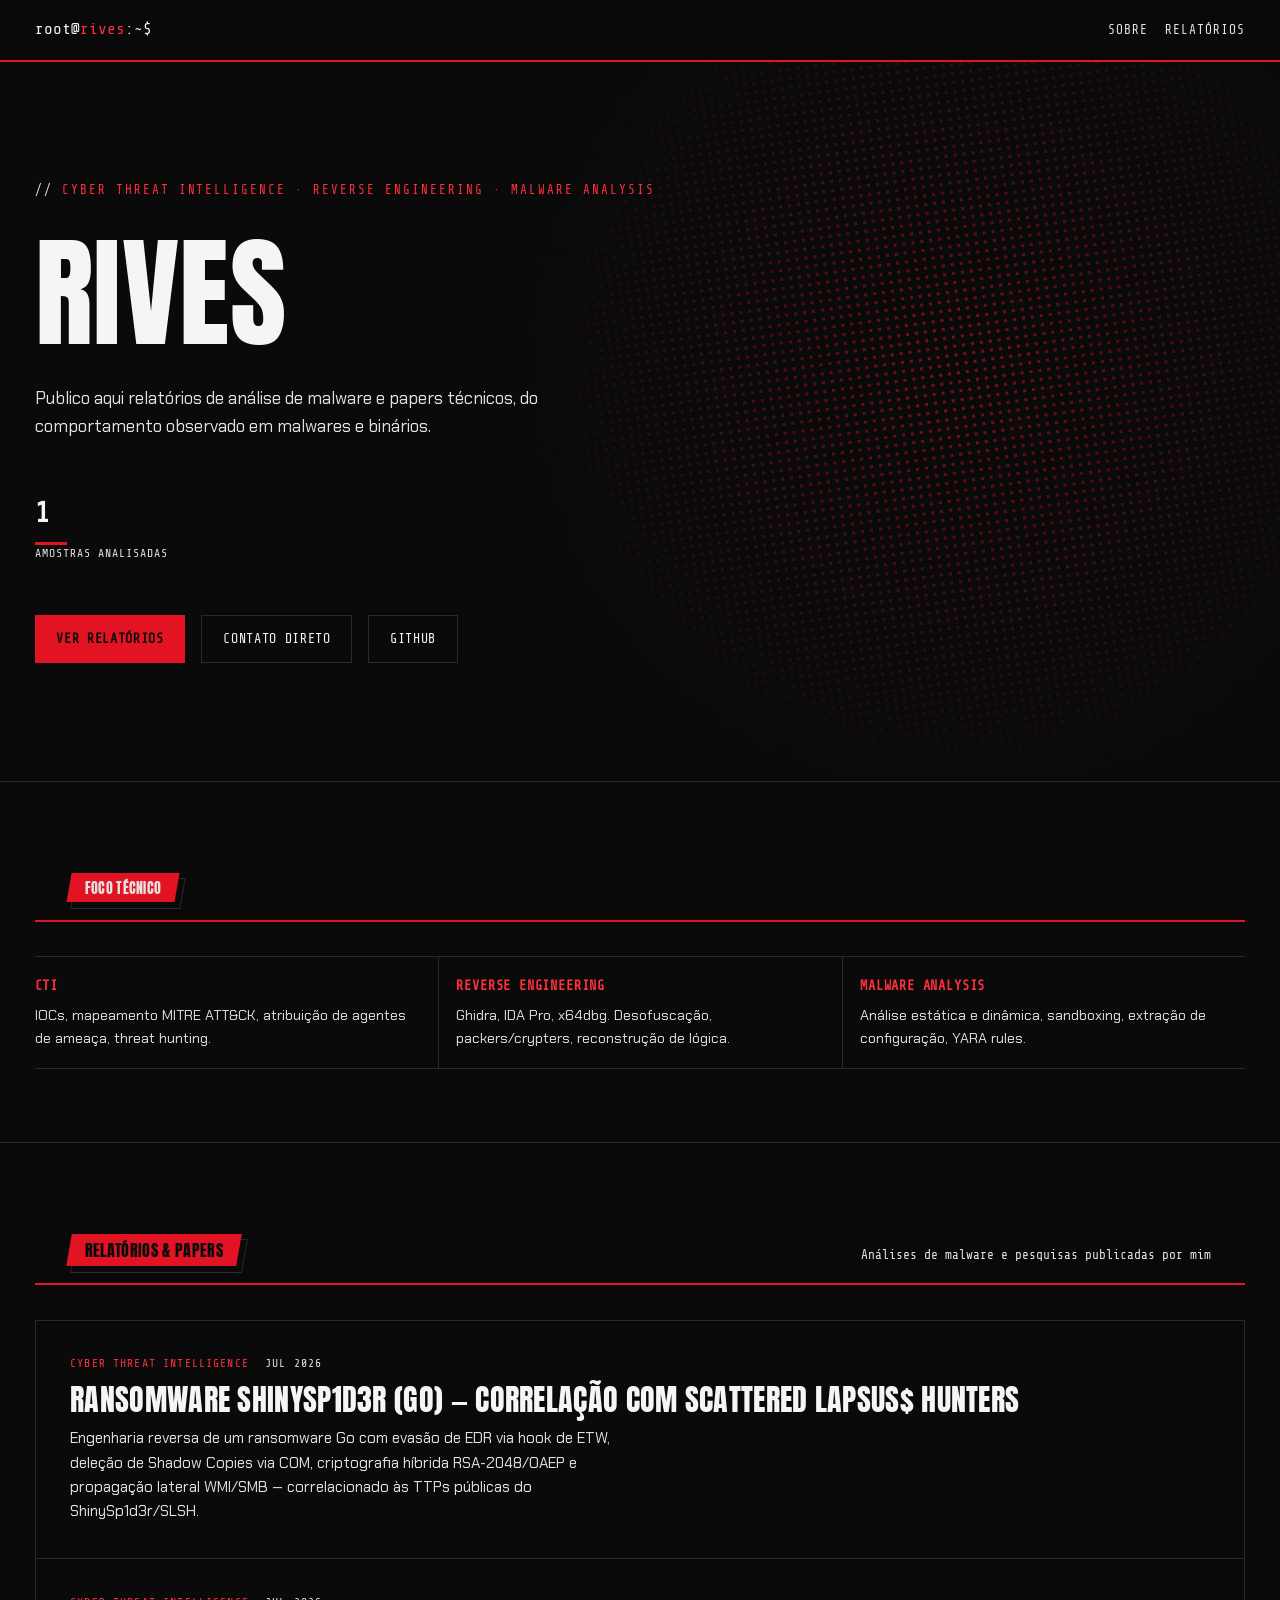
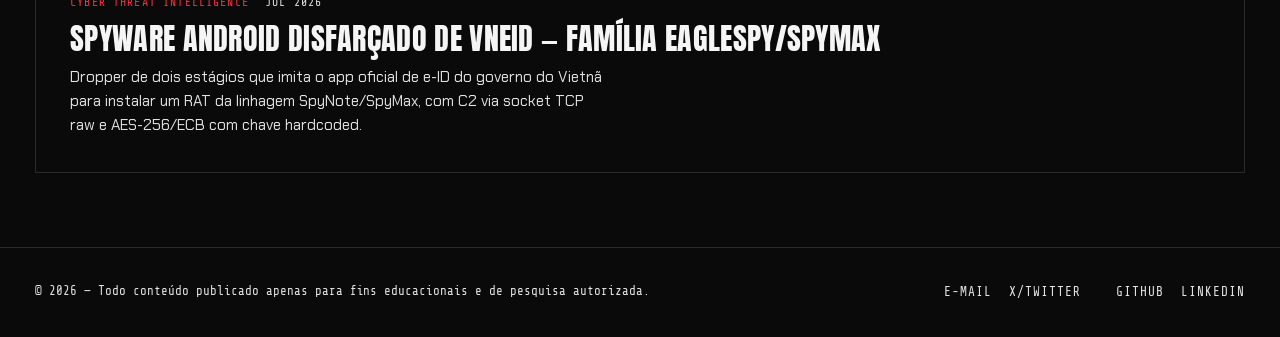
==== commit c3626a81: "Botando o html na pagina principail" ====
--- a/index.html
+++ b/index.html
@@ -453,46 +453,42 @@
 
     -->
 
+<ul>
+  <li>
+    <a href="writeups/shinyspider-ransomware-go.html">
+      <article>
+        <p class="report-kicker">
+          <span class="type">Cyber Threat Intelligence</span>
+          <time datetime="2026-07">Jul 2026</time>
+        </p>
+        <p class="report-title">Ransomware ShinySp1d3r (Go) — Correlação com Scattered Lapsus$ Hunters</p>
+        <p class="report-summary">Engenharia reversa de um ransomware Go com evasão de EDR via hook de ETW, deleção de Shadow Copies via COM, criptografia híbrida RSA-2048/OAEP e propagação lateral WMI/SMB — correlacionado às TTPs públicas do ShinySp1d3r/SLSH.</p>
+      </article>
+    </a>
+  </li>
+  <li>
+    <a href="writeups/eaglespy-vneid-android-spyware.html">
+      <article>
+        <p class="report-kicker">
+          <span class="type">Cyber Threat Intelligence</span>
+          <time datetime="2026-07">Jul 2026</time>
+        </p>
+        <p class="report-title">Spyware Android disfarçado de VNeID — Família EagleSpy/SpyMax</p>
+        <p class="report-summary">Dropper de dois estágios que imita o app oficial de e-ID do governo do Vietnã para instalar um RAT da linhagem SpyNote/SpyMax, com C2 via socket TCP raw e AES-256/ECB com chave hardcoded.</p>
+      </article>
+    </a>
+  </li>
+</ul>
+</main>
+
+<footer id="contact">
+
+  <p>© 2026 — Todo conteúdo publicado apenas para fins educacionais e de pesquisa autorizada.</p>
+
+  <nav aria-label="Redes">
+
     <ul>
 
-  <li>
-
-    <a href="writeups/eaglespy-vneid-android-spyware.html">
-
-      <article>
-
-        <p class="report-kicker">
-
-          <span class="type">Cyber Threat Intelligence</span>
-
-          <time datetime="2026-07">Jul 2026</time>
-
-        </p>
-
-        <p class="report-title">Spyware Android disfarçado de VNeID — Família EagleSpy/SpyMax</p>
-
-        <p class="report-summary">Dropper de dois estágios que imita o app oficial de e-ID do governo do Vietnã para instalar um RAT da linhagem SpyNote/SpyMax, com C2 via socket TCP raw e AES-256/ECB com chave hardcoded.</p>
-
-      </article>
-
-    </a>
-
-  </li>
-
-</ul>
-
-
-</main>
-
-
-<footer id="contact">
-
-  <p>© 2026 — Todo conteúdo publicado apenas para fins educacionais e de pesquisa autorizada.</p>
-
-  <nav aria-label="Redes">
-
-    <ul>
-
       <li><a href="mailto:augustocybersec@gmail.com">e-mail</a></li>
 
       <li><a href="https://x.com/Riveszxx" target="_blank" rel="noopener">X/Twitter</a<></li>
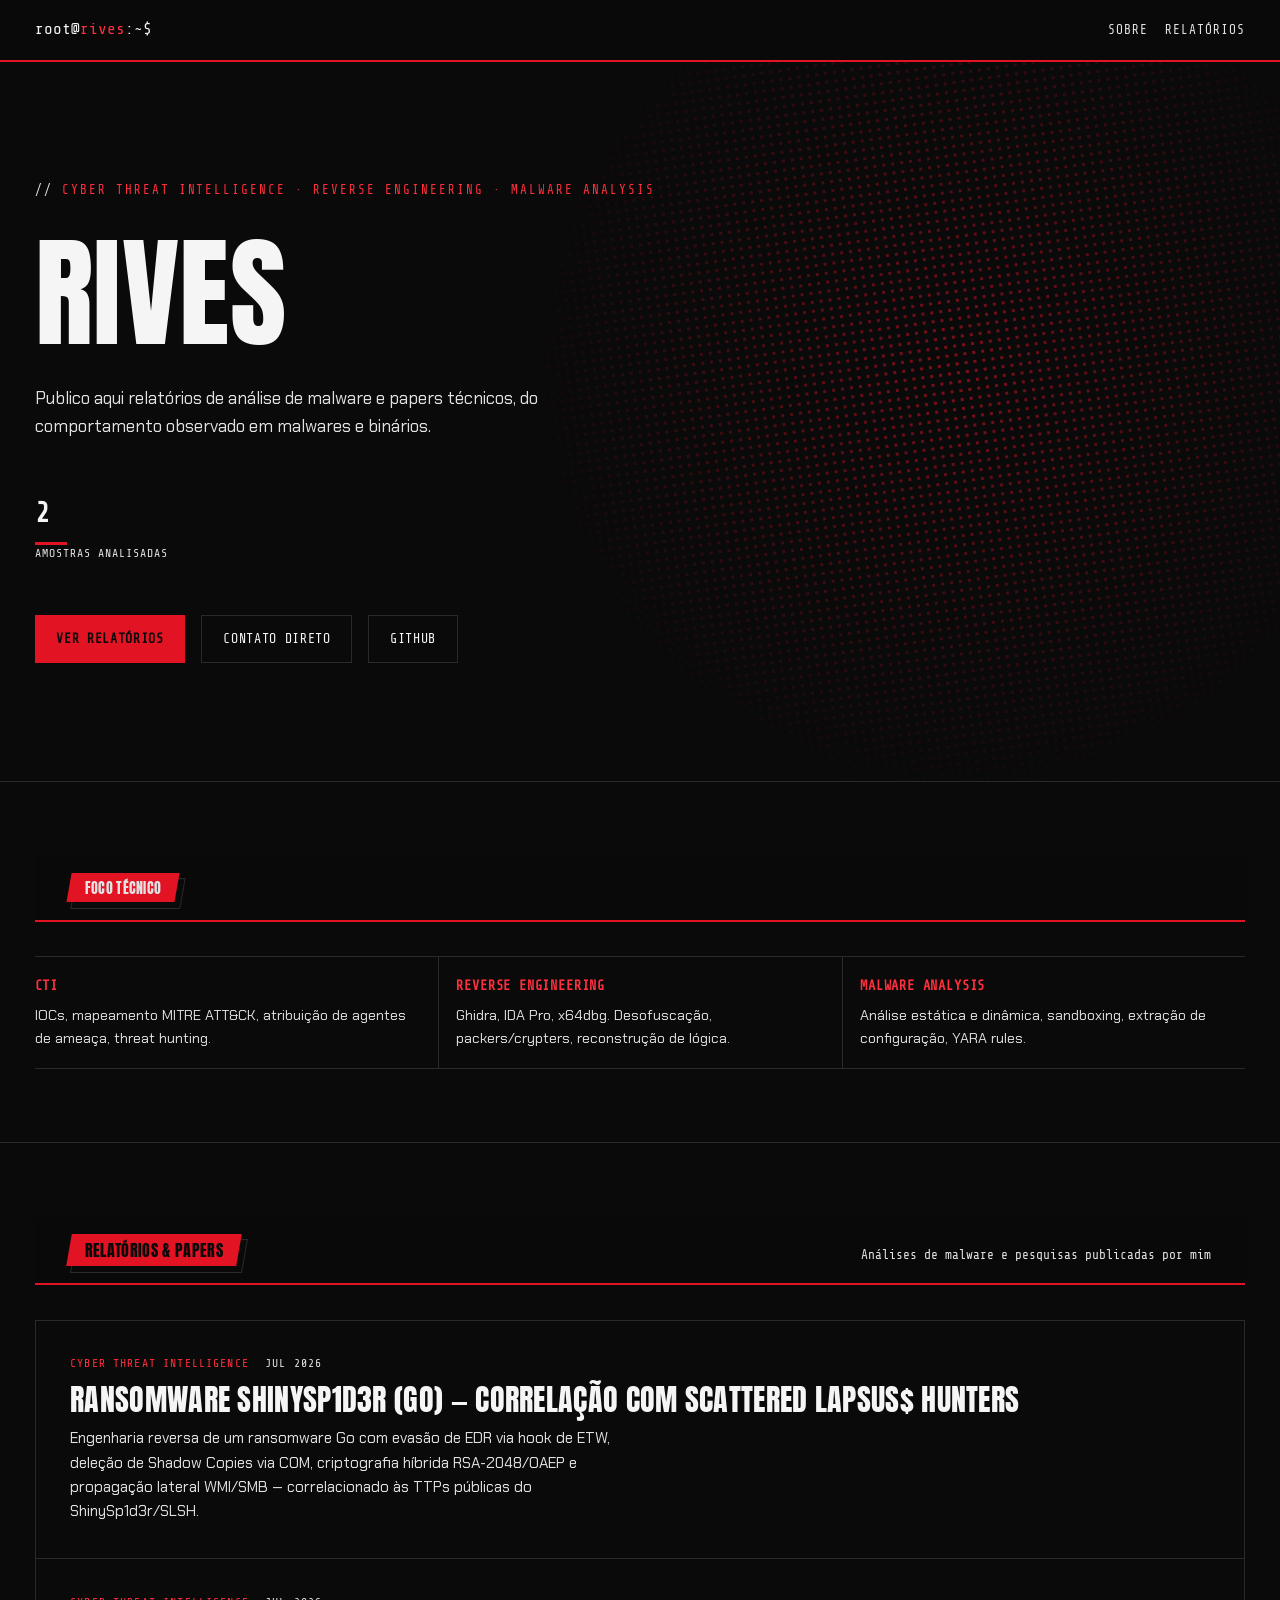
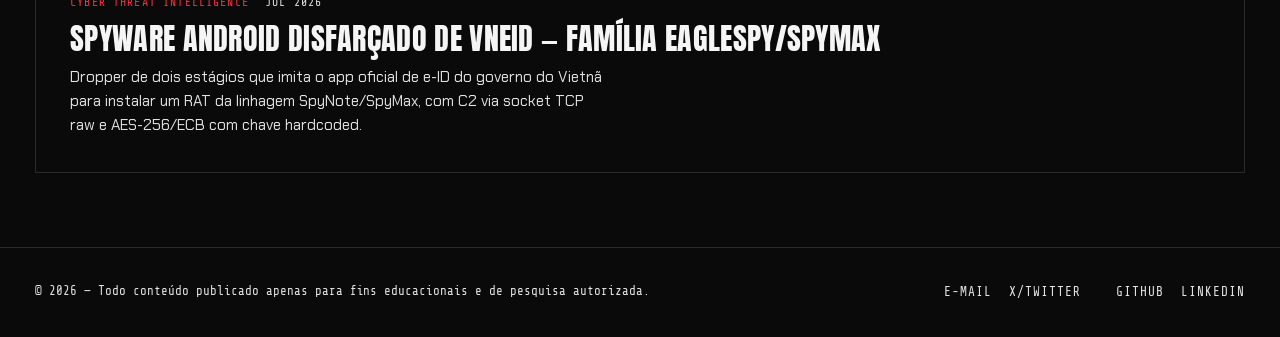
==== commit e893d72d: "Botando o html na pagina principail" ====
--- a/index.html
+++ b/index.html
@@ -347,7 +347,7 @@
 
     <p class="stat-row">
 
-      <span><strong>1</strong><span>Amostras analisadas</span></span>
+      <span><strong>2</strong><span>Amostras analisadas</span></span>
 
     </p>
 
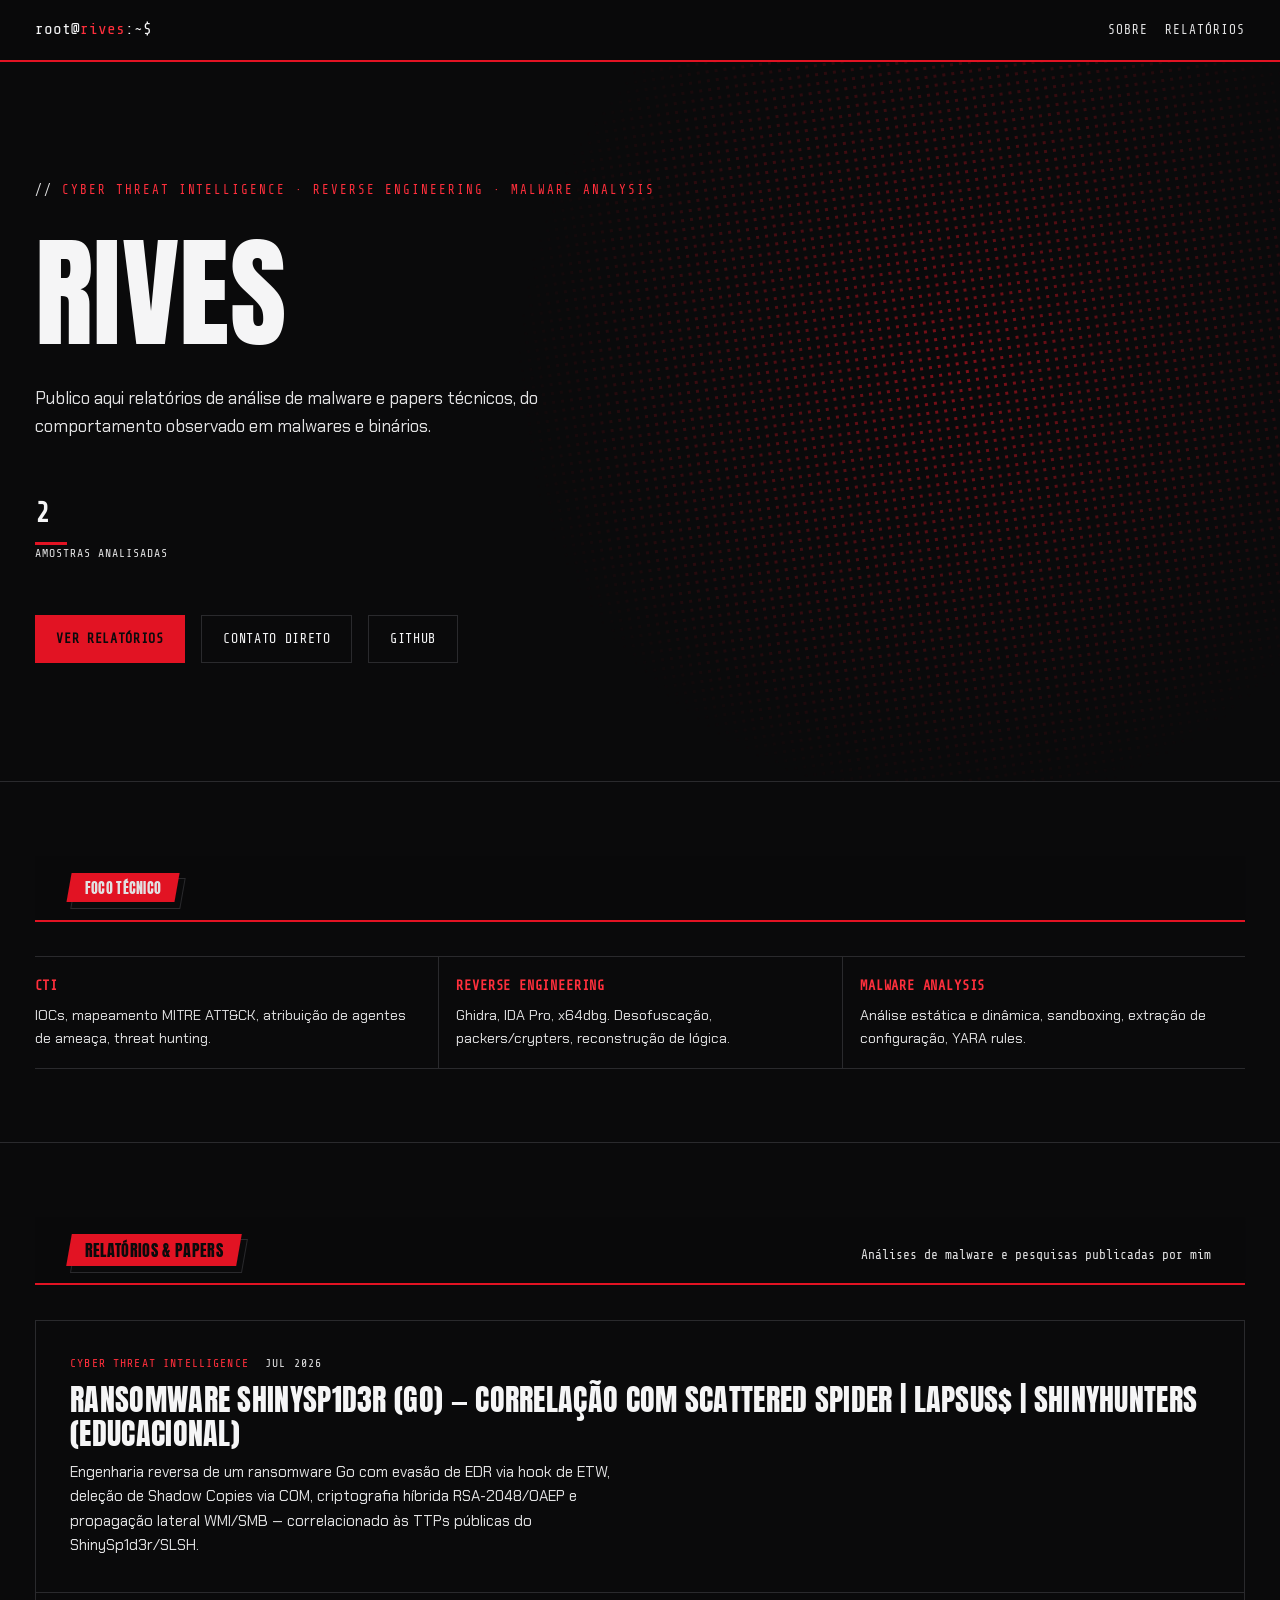
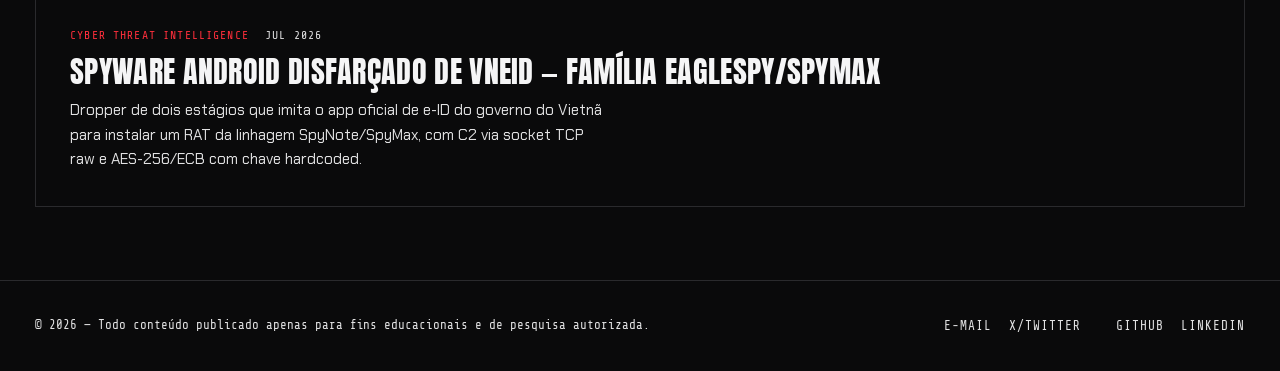
==== commit 2dbd081f: "Update index.html" ====
--- a/index.html
+++ b/index.html
@@ -461,7 +461,7 @@
           <span class="type">Cyber Threat Intelligence</span>
           <time datetime="2026-07">Jul 2026</time>
         </p>
-        <p class="report-title">Ransomware ShinySp1d3r (Go) — Correlação com Scattered Lapsus$ Hunters</p>
+        <p class="report-title">Ransomware ShinySp1d3r (Go) — Correlação com Scattered Spider | Lapsus$ | ShinyHunters (Educacional)</p>
         <p class="report-summary">Engenharia reversa de um ransomware Go com evasão de EDR via hook de ETW, deleção de Shadow Copies via COM, criptografia híbrida RSA-2048/OAEP e propagação lateral WMI/SMB — correlacionado às TTPs públicas do ShinySp1d3r/SLSH.</p>
       </article>
     </a>
